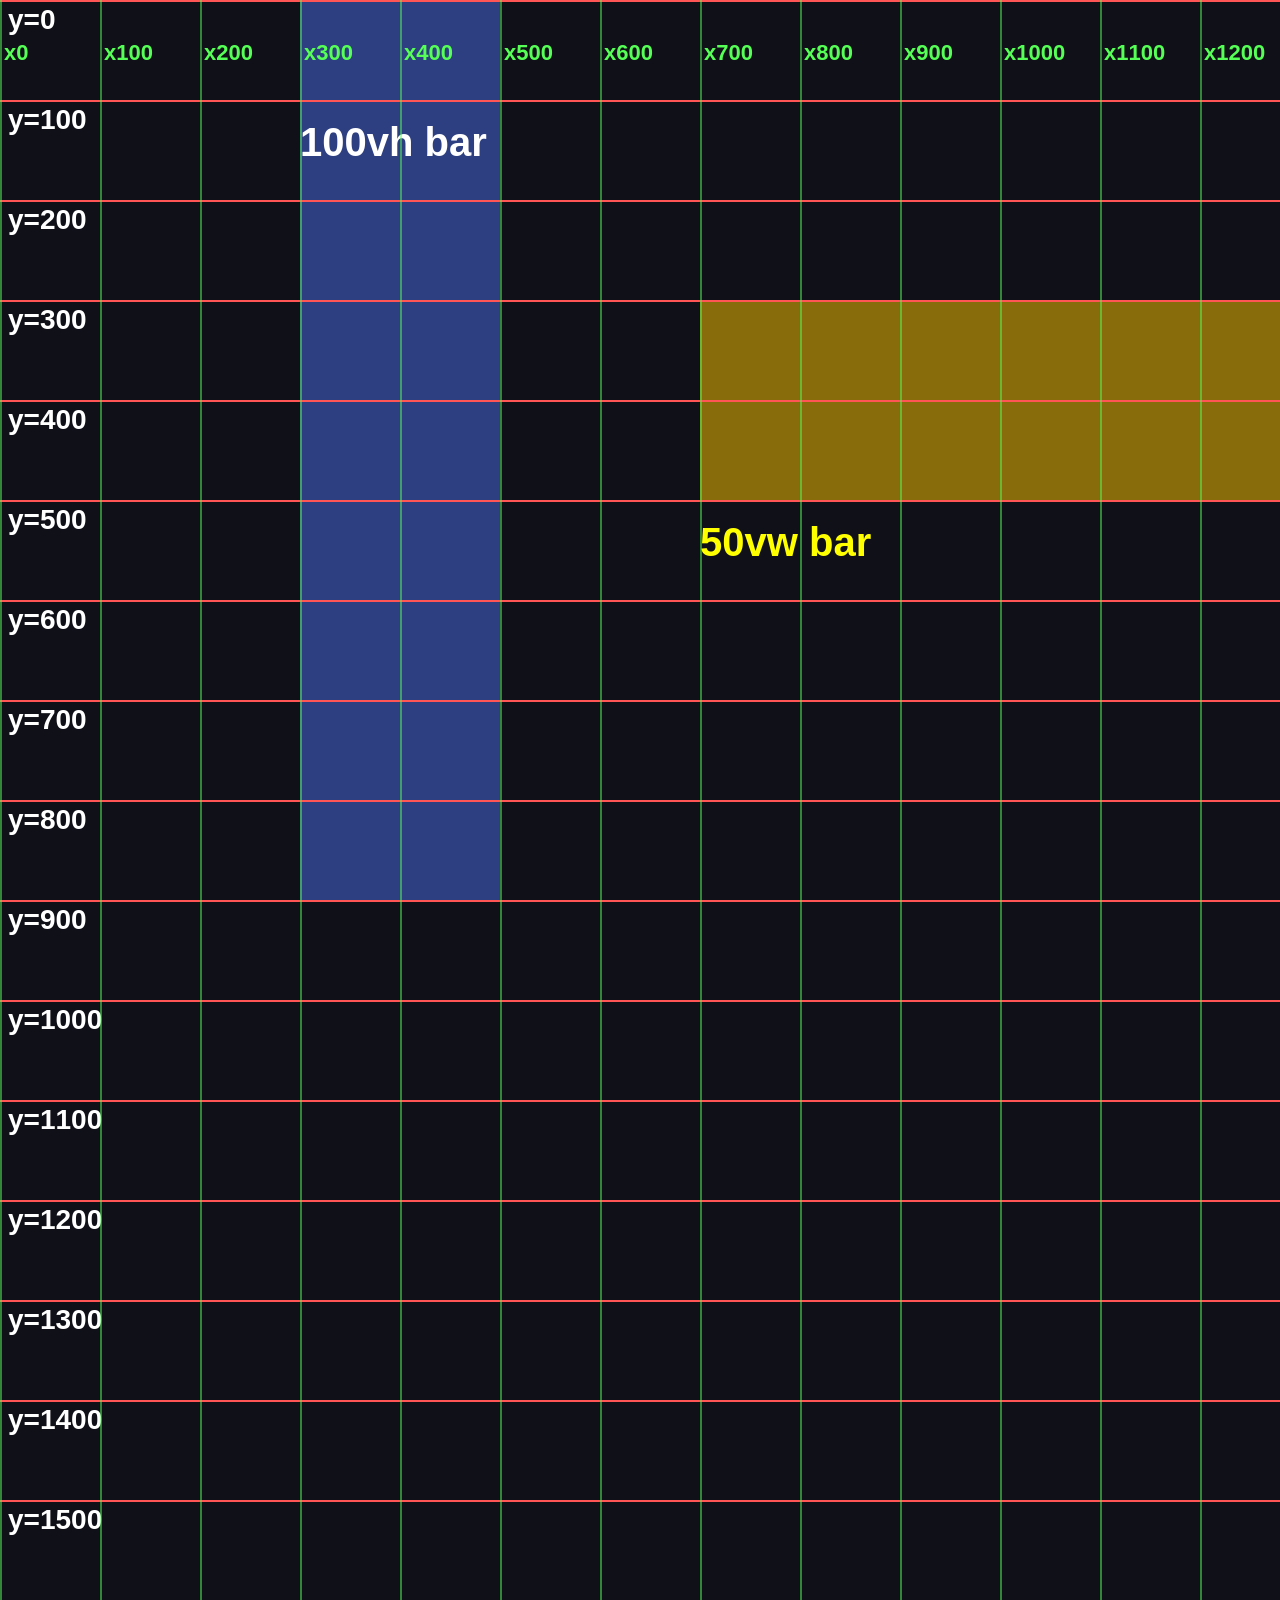
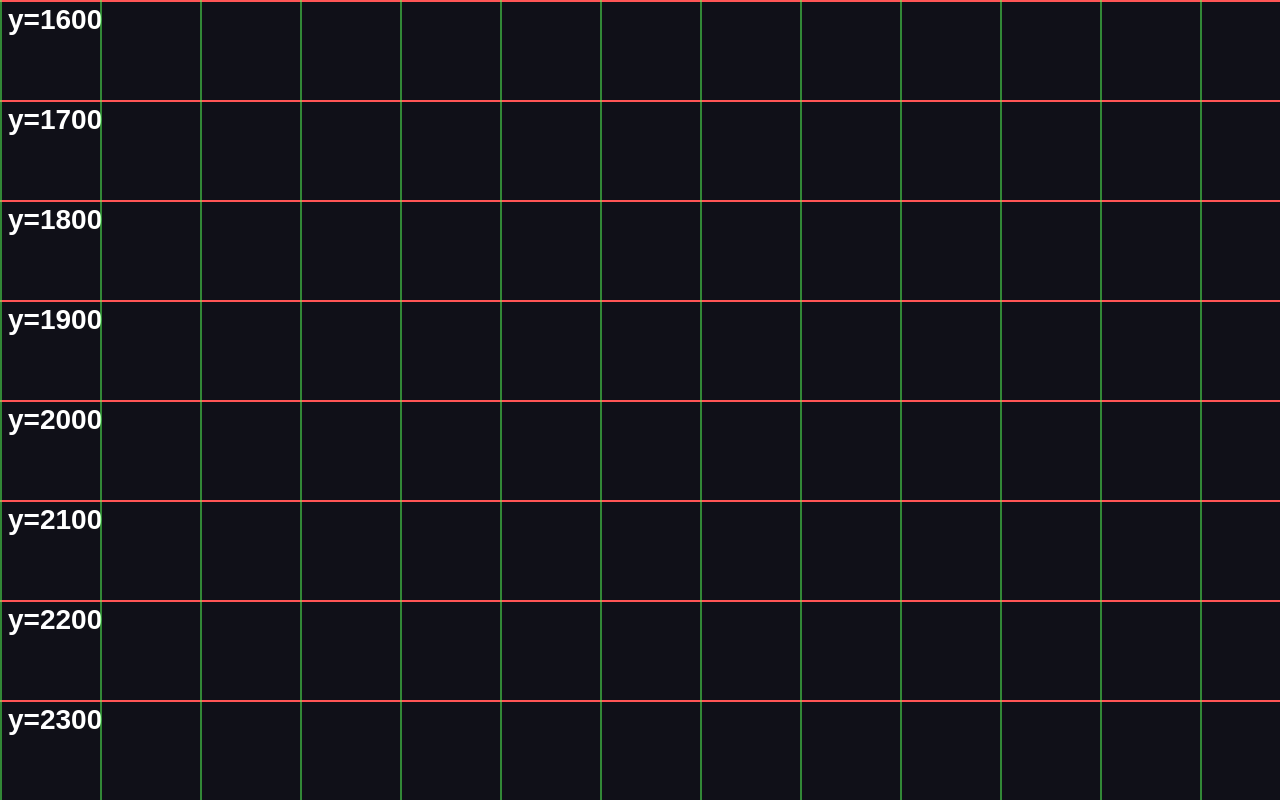
==== lab/index.html @ 8595cebe "lab: временная разметка для проверки рендера (удалить)" ====
<!doctype html><html><head><meta charset="utf-8"><title>lab</title><style>html,body{margin:0;background:#101018}.vh{position:absolute;left:300px;top:0;width:200px;height:100vh;background:rgba(80,120,255,.45)}</style></head><body style="position:relative;min-height:2400px;width:100%">
<div class="vh"></div><div style="position:absolute;left:300px;top:120px;font:700 40px sans-serif;color:#fff">100vh bar</div>
<div style="position:absolute;left:700px;top:300px;width:50vw;height:200px;background:rgba(255,200,0,.5)"></div><div style="position:absolute;left:700px;top:520px;font:700 40px sans-serif;color:#ff0">50vw bar</div>
<div style="position:absolute;left:0;top:0px;width:1680px;height:2px;background:#f55"></div><div style="position:absolute;left:8px;top:4px;font:700 28px sans-serif;color:#fff">y=0</div><div style="position:absolute;left:0;top:100px;width:1680px;height:2px;background:#f55"></div><div style="position:absolute;left:8px;top:104px;font:700 28px sans-serif;color:#fff">y=100</div><div style="position:absolute;left:0;top:200px;width:1680px;height:2px;background:#f55"></div><div style="position:absolute;left:8px;top:204px;font:700 28px sans-serif;color:#fff">y=200</div><div style="position:absolute;left:0;top:300px;width:1680px;height:2px;background:#f55"></div><div style="position:absolute;left:8px;top:304px;font:700 28px sans-serif;color:#fff">y=300</div><div style="position:absolute;left:0;top:400px;width:1680px;height:2px;background:#f55"></div><div style="position:absolute;left:8px;top:404px;font:700 28px sans-serif;color:#fff">y=400</div><div style="position:absolute;left:0;top:500px;width:1680px;height:2px;background:#f55"></div><div style="position:absolute;left:8px;top:504px;font:700 28px sans-serif;color:#fff">y=500</div><div style="position:absolute;left:0;top:600px;width:1680px;height:2px;background:#f55"></div><div style="position:absolute;left:8px;top:604px;font:700 28px sans-serif;color:#fff">y=600</div><div style="position:absolute;left:0;top:700px;width:1680px;height:2px;background:#f55"></div><div style="position:absolute;left:8px;top:704px;font:700 28px sans-serif;color:#fff">y=700</div><div style="position:absolute;left:0;top:800px;width:1680px;height:2px;background:#f55"></div><div style="position:absolute;left:8px;top:804px;font:700 28px sans-serif;color:#fff">y=800</div><div style="position:absolute;left:0;top:900px;width:1680px;height:2px;background:#f55"></div><div style="position:absolute;left:8px;top:904px;font:700 28px sans-serif;color:#fff">y=900</div><div style="position:absolute;left:0;top:1000px;width:1680px;height:2px;background:#f55"></div><div style="position:absolute;left:8px;top:1004px;font:700 28px sans-serif;color:#fff">y=1000</div><div style="position:absolute;left:0;top:1100px;width:1680px;height:2px;background:#f55"></div><div style="position:absolute;left:8px;top:1104px;font:700 28px sans-serif;color:#fff">y=1100</div><div style="position:absolute;left:0;top:1200px;width:1680px;height:2px;background:#f55"></div><div style="position:absolute;left:8px;top:1204px;font:700 28px sans-serif;color:#fff">y=1200</div><div style="position:absolute;left:0;top:1300px;width:1680px;height:2px;background:#f55"></div><div style="position:absolute;left:8px;top:1304px;font:700 28px sans-serif;color:#fff">y=1300</div><div style="position:absolute;left:0;top:1400px;width:1680px;height:2px;background:#f55"></div><div style="position:absolute;left:8px;top:1404px;font:700 28px sans-serif;color:#fff">y=1400</div><div style="position:absolute;left:0;top:1500px;width:1680px;height:2px;background:#f55"></div><div style="position:absolute;left:8px;top:1504px;font:700 28px sans-serif;color:#fff">y=1500</div><div style="position:absolute;left:0;top:1600px;width:1680px;height:2px;background:#f55"></div><div style="position:absolute;left:8px;top:1604px;font:700 28px sans-serif;color:#fff">y=1600</div><div style="position:absolute;left:0;top:1700px;width:1680px;height:2px;background:#f55"></div><div style="position:absolute;left:8px;top:1704px;font:700 28px sans-serif;color:#fff">y=1700</div><div style="position:absolute;left:0;top:1800px;width:1680px;height:2px;background:#f55"></div><div style="position:absolute;left:8px;top:1804px;font:700 28px sans-serif;color:#fff">y=1800</div><div style="position:absolute;left:0;top:1900px;width:1680px;height:2px;background:#f55"></div><div style="position:absolute;left:8px;top:1904px;font:700 28px sans-serif;color:#fff">y=1900</div><div style="position:absolute;left:0;top:2000px;width:1680px;height:2px;background:#f55"></div><div style="position:absolute;left:8px;top:2004px;font:700 28px sans-serif;color:#fff">y=2000</div><div style="position:absolute;left:0;top:2100px;width:1680px;height:2px;background:#f55"></div><div style="position:absolute;left:8px;top:2104px;font:700 28px sans-serif;color:#fff">y=2100</div><div style="position:absolute;left:0;top:2200px;width:1680px;height:2px;background:#f55"></div><div style="position:absolute;left:8px;top:2204px;font:700 28px sans-serif;color:#fff">y=2200</div><div style="position:absolute;left:0;top:2300px;width:1680px;height:2px;background:#f55"></div><div style="position:absolute;left:8px;top:2304px;font:700 28px sans-serif;color:#fff">y=2300</div><div style="position:absolute;top:0;left:0px;width:2px;height:2400px;background:#5f5;opacity:.5"></div><div style="position:absolute;left:4px;top:40px;font:700 22px sans-serif;color:#5f5">x0</div><div style="position:absolute;top:0;left:100px;width:2px;height:2400px;background:#5f5;opacity:.5"></div><div style="position:absolute;left:104px;top:40px;font:700 22px sans-serif;color:#5f5">x100</div><div style="position:absolute;top:0;left:200px;width:2px;height:2400px;background:#5f5;opacity:.5"></div><div style="position:absolute;left:204px;top:40px;font:700 22px sans-serif;color:#5f5">x200</div><div style="position:absolute;top:0;left:300px;width:2px;height:2400px;background:#5f5;opacity:.5"></div><div style="position:absolute;left:304px;top:40px;font:700 22px sans-serif;color:#5f5">x300</div><div style="position:absolute;top:0;left:400px;width:2px;height:2400px;background:#5f5;opacity:.5"></div><div style="position:absolute;left:404px;top:40px;font:700 22px sans-serif;color:#5f5">x400</div><div style="position:absolute;top:0;left:500px;width:2px;height:2400px;background:#5f5;opacity:.5"></div><div style="position:absolute;left:504px;top:40px;font:700 22px sans-serif;color:#5f5">x500</div><div style="position:absolute;top:0;left:600px;width:2px;height:2400px;background:#5f5;opacity:.5"></div><div style="position:absolute;left:604px;top:40px;font:700 22px sans-serif;color:#5f5">x600</div><div style="position:absolute;top:0;left:700px;width:2px;height:2400px;background:#5f5;opacity:.5"></div><div style="position:absolute;left:704px;top:40px;font:700 22px sans-serif;color:#5f5">x700</div><div style="position:absolute;top:0;left:800px;width:2px;height:2400px;background:#5f5;opacity:.5"></div><div style="position:absolute;left:804px;top:40px;font:700 22px sans-serif;color:#5f5">x800</div><div style="position:absolute;top:0;left:900px;width:2px;height:2400px;background:#5f5;opacity:.5"></div><div style="position:absolute;left:904px;top:40px;font:700 22px sans-serif;color:#5f5">x900</div><div style="position:absolute;top:0;left:1000px;width:2px;height:2400px;background:#5f5;opacity:.5"></div><div style="position:absolute;left:1004px;top:40px;font:700 22px sans-serif;color:#5f5">x1000</div><div style="position:absolute;top:0;left:1100px;width:2px;height:2400px;background:#5f5;opacity:.5"></div><div style="position:absolute;left:1104px;top:40px;font:700 22px sans-serif;color:#5f5">x1100</div><div style="position:absolute;top:0;left:1200px;width:2px;height:2400px;background:#5f5;opacity:.5"></div><div style="position:absolute;left:1204px;top:40px;font:700 22px sans-serif;color:#5f5">x1200</div><div style="position:absolute;top:0;left:1300px;width:2px;height:2400px;background:#5f5;opacity:.5"></div><div style="position:absolute;left:1304px;top:40px;font:700 22px sans-serif;color:#5f5">x1300</div><div style="position:absolute;top:0;left:1400px;width:2px;height:2400px;background:#5f5;opacity:.5"></div><div style="position:absolute;left:1404px;top:40px;font:700 22px sans-serif;color:#5f5">x1400</div><div style="position:absolute;top:0;left:1500px;width:2px;height:2400px;background:#5f5;opacity:.5"></div><div style="position:absolute;left:1504px;top:40px;font:700 22px sans-serif;color:#5f5">x1500</div><div style="position:absolute;top:0;left:1600px;width:2px;height:2400px;background:#5f5;opacity:.5"></div><div style="position:absolute;left:1604px;top:40px;font:700 22px sans-serif;color:#5f5">x1600</div><div style="position:absolute;top:0;left:1700px;width:2px;height:2400px;background:#5f5;opacity:.5"></div><div style="position:absolute;left:1704px;top:40px;font:700 22px sans-serif;color:#5f5">x1700</div><div style="position:absolute;top:0;left:1800px;width:2px;height:2400px;background:#5f5;opacity:.5"></div><div style="position:absolute;left:1804px;top:40px;font:700 22px sans-serif;color:#5f5">x1800</div><div style="position:absolute;top:0;left:1900px;width:2px;height:2400px;background:#5f5;opacity:.5"></div><div style="position:absolute;left:1904px;top:40px;font:700 22px sans-serif;color:#5f5">x1900</div></body></html>
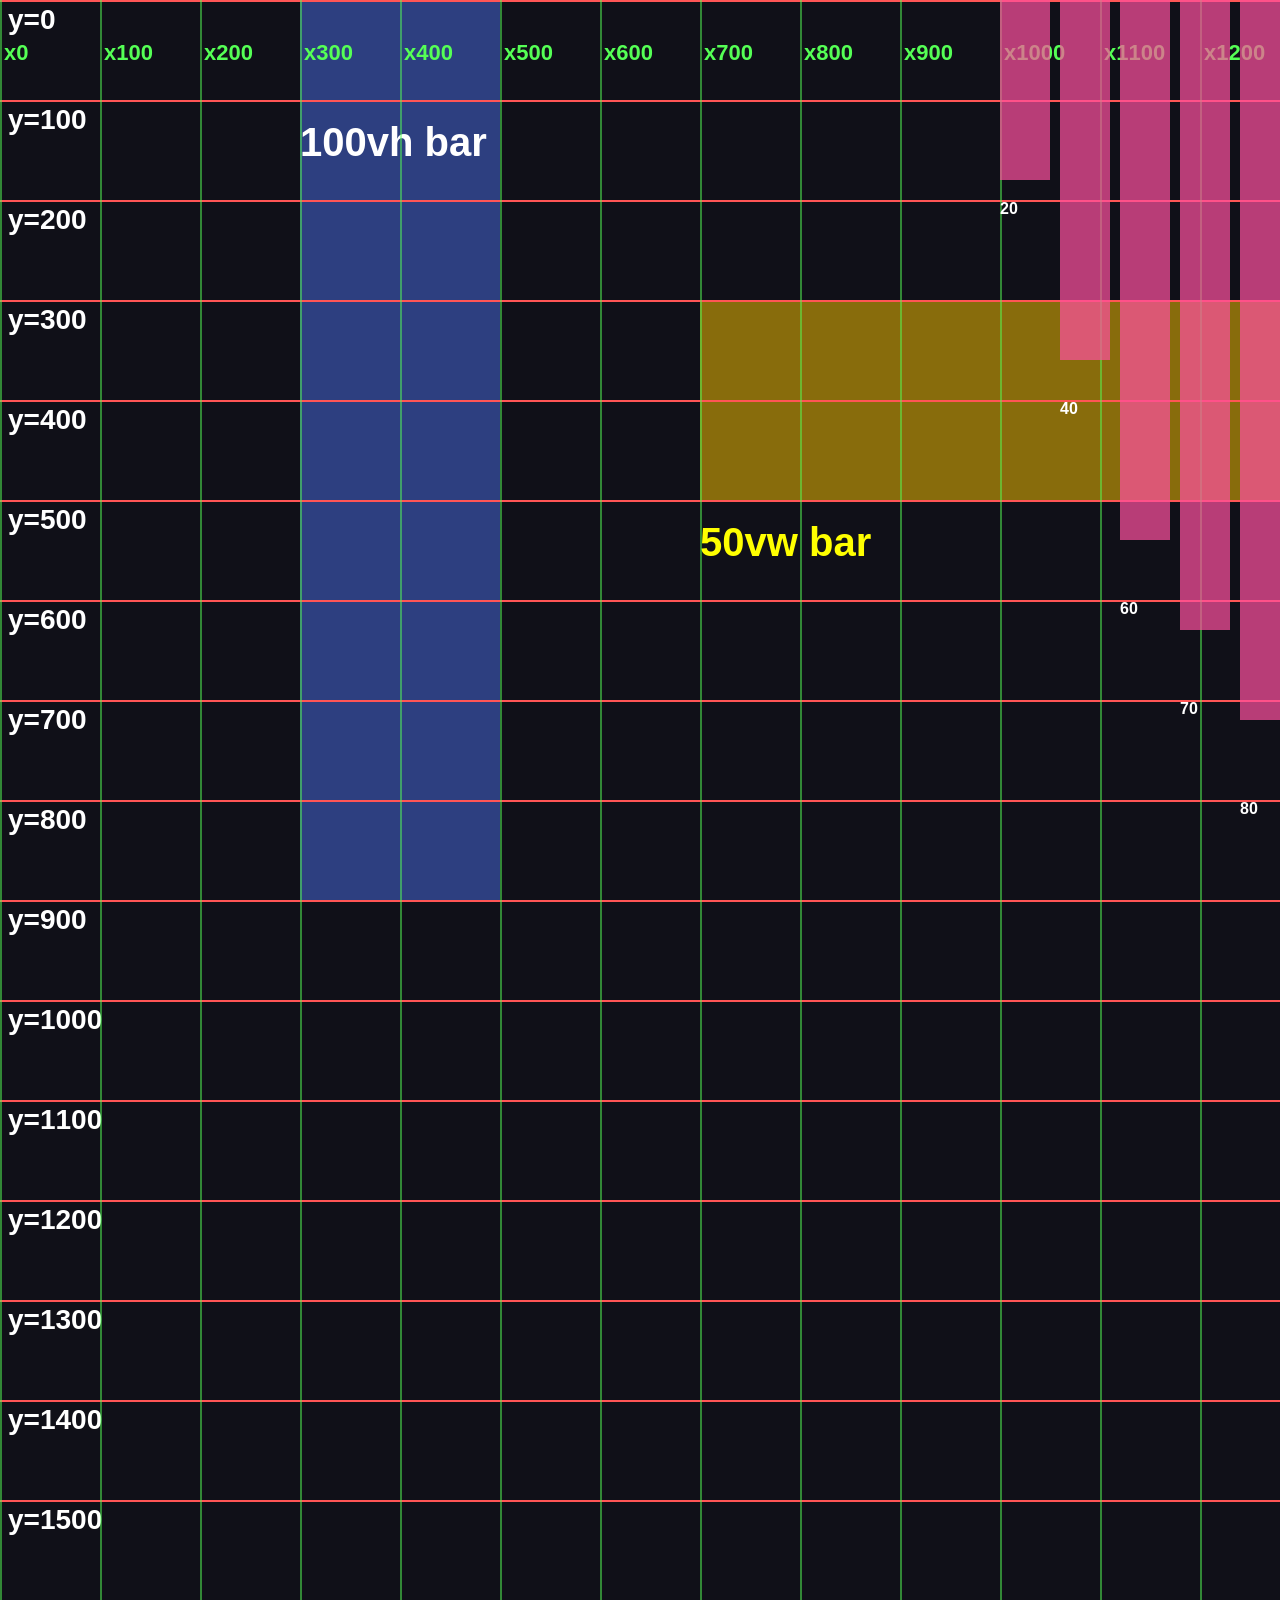
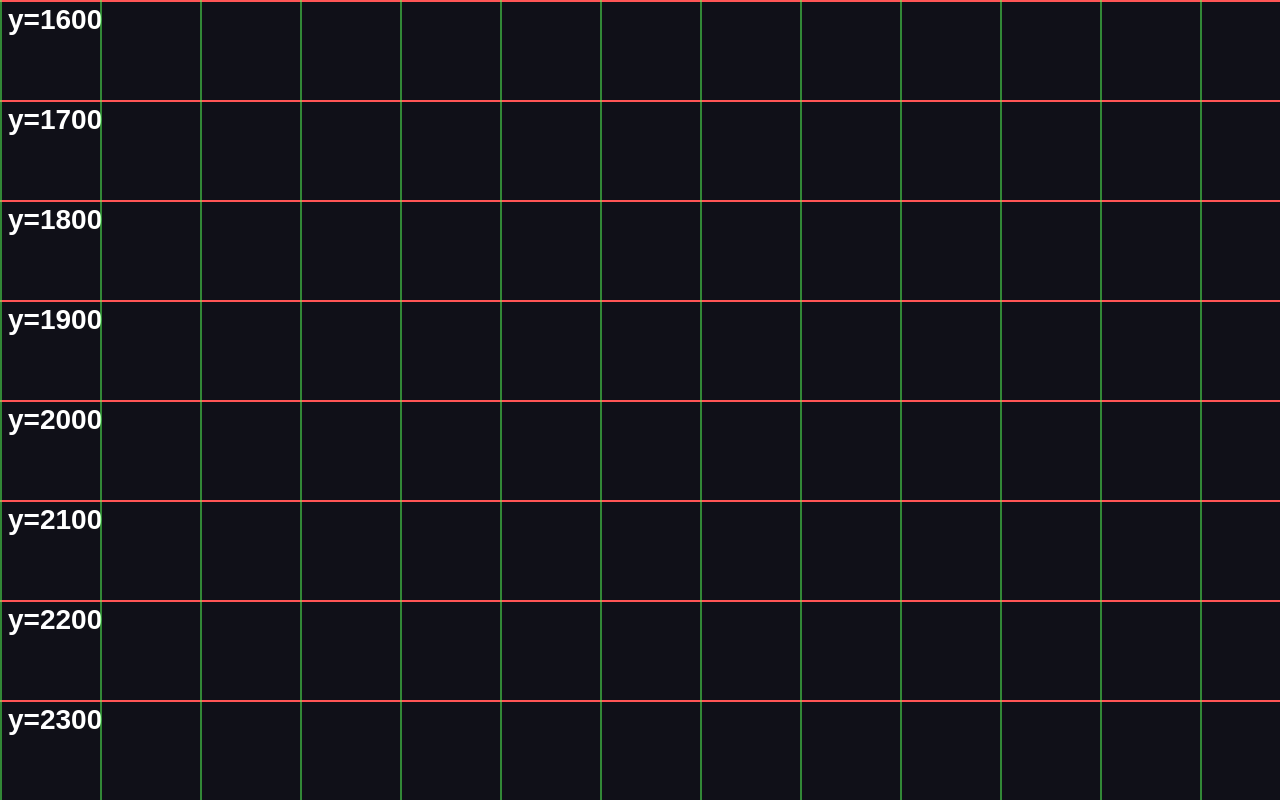
==== commit 9514dfd9: "lab: vh bars" ====
--- a/lab/index.html
+++ b/lab/index.html
@@ -1,4 +1,4 @@
 <!doctype html><html><head><meta charset="utf-8"><title>lab</title><style>html,body{margin:0;background:#101018}.vh{position:absolute;left:300px;top:0;width:200px;height:100vh;background:rgba(80,120,255,.45)}</style></head><body style="position:relative;min-height:2400px;width:100%">
 <div class="vh"></div><div style="position:absolute;left:300px;top:120px;font:700 40px sans-serif;color:#fff">100vh bar</div>
 <div style="position:absolute;left:700px;top:300px;width:50vw;height:200px;background:rgba(255,200,0,.5)"></div><div style="position:absolute;left:700px;top:520px;font:700 40px sans-serif;color:#ff0">50vw bar</div>
-<div style="position:absolute;left:0;top:0px;width:1680px;height:2px;background:#f55"></div><div style="position:absolute;left:8px;top:4px;font:700 28px sans-serif;color:#fff">y=0</div><div style="position:absolute;left:0;top:100px;width:1680px;height:2px;background:#f55"></div><div style="position:absolute;left:8px;top:104px;font:700 28px sans-serif;color:#fff">y=100</div><div style="position:absolute;left:0;top:200px;width:1680px;height:2px;background:#f55"></div><div style="position:absolute;left:8px;top:204px;font:700 28px sans-serif;color:#fff">y=200</div><div style="position:absolute;left:0;top:300px;width:1680px;height:2px;background:#f55"></div><div style="position:absolute;left:8px;top:304px;font:700 28px sans-serif;color:#fff">y=300</div><div style="position:absolute;left:0;top:400px;width:1680px;height:2px;background:#f55"></div><div style="position:absolute;left:8px;top:404px;font:700 28px sans-serif;color:#fff">y=400</div><div style="position:absolute;left:0;top:500px;width:1680px;height:2px;background:#f55"></div><div style="position:absolute;left:8px;top:504px;font:700 28px sans-serif;color:#fff">y=500</div><div style="position:absolute;left:0;top:600px;width:1680px;height:2px;background:#f55"></div><div style="position:absolute;left:8px;top:604px;font:700 28px sans-serif;color:#fff">y=600</div><div style="position:absolute;left:0;top:700px;width:1680px;height:2px;background:#f55"></div><div style="position:absolute;left:8px;top:704px;font:700 28px sans-serif;color:#fff">y=700</div><div style="position:absolute;left:0;top:800px;width:1680px;height:2px;background:#f55"></div><div style="position:absolute;left:8px;top:804px;font:700 28px sans-serif;color:#fff">y=800</div><div style="position:absolute;left:0;top:900px;width:1680px;height:2px;background:#f55"></div><div style="position:absolute;left:8px;top:904px;font:700 28px sans-serif;color:#fff">y=900</div><div style="position:absolute;left:0;top:1000px;width:1680px;height:2px;background:#f55"></div><div style="position:absolute;left:8px;top:1004px;font:700 28px sans-serif;color:#fff">y=1000</div><div style="position:absolute;left:0;top:1100px;width:1680px;height:2px;background:#f55"></div><div style="position:absolute;left:8px;top:1104px;font:700 28px sans-serif;color:#fff">y=1100</div><div style="position:absolute;left:0;top:1200px;width:1680px;height:2px;background:#f55"></div><div style="position:absolute;left:8px;top:1204px;font:700 28px sans-serif;color:#fff">y=1200</div><div style="position:absolute;left:0;top:1300px;width:1680px;height:2px;background:#f55"></div><div style="position:absolute;left:8px;top:1304px;font:700 28px sans-serif;color:#fff">y=1300</div><div style="position:absolute;left:0;top:1400px;width:1680px;height:2px;background:#f55"></div><div style="position:absolute;left:8px;top:1404px;font:700 28px sans-serif;color:#fff">y=1400</div><div style="position:absolute;left:0;top:1500px;width:1680px;height:2px;background:#f55"></div><div style="position:absolute;left:8px;top:1504px;font:700 28px sans-serif;color:#fff">y=1500</div><div style="position:absolute;left:0;top:1600px;width:1680px;height:2px;background:#f55"></div><div style="position:absolute;left:8px;top:1604px;font:700 28px sans-serif;color:#fff">y=1600</div><div style="position:absolute;left:0;top:1700px;width:1680px;height:2px;background:#f55"></div><div style="position:absolute;left:8px;top:1704px;font:700 28px sans-serif;color:#fff">y=1700</div><div style="position:absolute;left:0;top:1800px;width:1680px;height:2px;background:#f55"></div><div style="position:absolute;left:8px;top:1804px;font:700 28px sans-serif;color:#fff">y=1800</div><div style="position:absolute;left:0;top:1900px;width:1680px;height:2px;background:#f55"></div><div style="position:absolute;left:8px;top:1904px;font:700 28px sans-serif;color:#fff">y=1900</div><div style="position:absolute;left:0;top:2000px;width:1680px;height:2px;background:#f55"></div><div style="position:absolute;left:8px;top:2004px;font:700 28px sans-serif;color:#fff">y=2000</div><div style="position:absolute;left:0;top:2100px;width:1680px;height:2px;background:#f55"></div><div style="position:absolute;left:8px;top:2104px;font:700 28px sans-serif;color:#fff">y=2100</div><div style="position:absolute;left:0;top:2200px;width:1680px;height:2px;background:#f55"></div><div style="position:absolute;left:8px;top:2204px;font:700 28px sans-serif;color:#fff">y=2200</div><div style="position:absolute;left:0;top:2300px;width:1680px;height:2px;background:#f55"></div><div style="position:absolute;left:8px;top:2304px;font:700 28px sans-serif;color:#fff">y=2300</div><div style="position:absolute;top:0;left:0px;width:2px;height:2400px;background:#5f5;opacity:.5"></div><div style="position:absolute;left:4px;top:40px;font:700 22px sans-serif;color:#5f5">x0</div><div style="position:absolute;top:0;left:100px;width:2px;height:2400px;background:#5f5;opacity:.5"></div><div style="position:absolute;left:104px;top:40px;font:700 22px sans-serif;color:#5f5">x100</div><div style="position:absolute;top:0;left:200px;width:2px;height:2400px;background:#5f5;opacity:.5"></div><div style="position:absolute;left:204px;top:40px;font:700 22px sans-serif;color:#5f5">x200</div><div style="position:absolute;top:0;left:300px;width:2px;height:2400px;background:#5f5;opacity:.5"></div><div style="position:absolute;left:304px;top:40px;font:700 22px sans-serif;color:#5f5">x300</div><div style="position:absolute;top:0;left:400px;width:2px;height:2400px;background:#5f5;opacity:.5"></div><div style="position:absolute;left:404px;top:40px;font:700 22px sans-serif;color:#5f5">x400</div><div style="position:absolute;top:0;left:500px;width:2px;height:2400px;background:#5f5;opacity:.5"></div><div style="position:absolute;left:504px;top:40px;font:700 22px sans-serif;color:#5f5">x500</div><div style="position:absolute;top:0;left:600px;width:2px;height:2400px;background:#5f5;opacity:.5"></div><div style="position:absolute;left:604px;top:40px;font:700 22px sans-serif;color:#5f5">x600</div><div style="position:absolute;top:0;left:700px;width:2px;height:2400px;background:#5f5;opacity:.5"></div><div style="position:absolute;left:704px;top:40px;font:700 22px sans-serif;color:#5f5">x700</div><div style="position:absolute;top:0;left:800px;width:2px;height:2400px;background:#5f5;opacity:.5"></div><div style="position:absolute;left:804px;top:40px;font:700 22px sans-serif;color:#5f5">x800</div><div style="position:absolute;top:0;left:900px;width:2px;height:2400px;background:#5f5;opacity:.5"></div><div style="position:absolute;left:904px;top:40px;font:700 22px sans-serif;color:#5f5">x900</div><div style="position:absolute;top:0;left:1000px;width:2px;height:2400px;background:#5f5;opacity:.5"></div><div style="position:absolute;left:1004px;top:40px;font:700 22px sans-serif;color:#5f5">x1000</div><div style="position:absolute;top:0;left:1100px;width:2px;height:2400px;background:#5f5;opacity:.5"></div><div style="position:absolute;left:1104px;top:40px;font:700 22px sans-serif;color:#5f5">x1100</div><div style="position:absolute;top:0;left:1200px;width:2px;height:2400px;background:#5f5;opacity:.5"></div><div style="position:absolute;left:1204px;top:40px;font:700 22px sans-serif;color:#5f5">x1200</div><div style="position:absolute;top:0;left:1300px;width:2px;height:2400px;background:#5f5;opacity:.5"></div><div style="position:absolute;left:1304px;top:40px;font:700 22px sans-serif;color:#5f5">x1300</div><div style="position:absolute;top:0;left:1400px;width:2px;height:2400px;background:#5f5;opacity:.5"></div><div style="position:absolute;left:1404px;top:40px;font:700 22px sans-serif;color:#5f5">x1400</div><div style="position:absolute;top:0;left:1500px;width:2px;height:2400px;background:#5f5;opacity:.5"></div><div style="position:absolute;left:1504px;top:40px;font:700 22px sans-serif;color:#5f5">x1500</div><div style="position:absolute;top:0;left:1600px;width:2px;height:2400px;background:#5f5;opacity:.5"></div><div style="position:absolute;left:1604px;top:40px;font:700 22px sans-serif;color:#5f5">x1600</div><div style="position:absolute;top:0;left:1700px;width:2px;height:2400px;background:#5f5;opacity:.5"></div><div style="position:absolute;left:1704px;top:40px;font:700 22px sans-serif;color:#5f5">x1700</div><div style="position:absolute;top:0;left:1800px;width:2px;height:2400px;background:#5f5;opacity:.5"></div><div style="position:absolute;left:1804px;top:40px;font:700 22px sans-serif;color:#5f5">x1800</div><div style="position:absolute;top:0;left:1900px;width:2px;height:2400px;background:#5f5;opacity:.5"></div><div style="position:absolute;left:1904px;top:40px;font:700 22px sans-serif;color:#5f5">x1900</div></body></html>+<div style="position:absolute;left:0;top:0px;width:1680px;height:2px;background:#f55"></div><div style="position:absolute;left:8px;top:4px;font:700 28px sans-serif;color:#fff">y=0</div><div style="position:absolute;left:0;top:100px;width:1680px;height:2px;background:#f55"></div><div style="position:absolute;left:8px;top:104px;font:700 28px sans-serif;color:#fff">y=100</div><div style="position:absolute;left:0;top:200px;width:1680px;height:2px;background:#f55"></div><div style="position:absolute;left:8px;top:204px;font:700 28px sans-serif;color:#fff">y=200</div><div style="position:absolute;left:0;top:300px;width:1680px;height:2px;background:#f55"></div><div style="position:absolute;left:8px;top:304px;font:700 28px sans-serif;color:#fff">y=300</div><div style="position:absolute;left:0;top:400px;width:1680px;height:2px;background:#f55"></div><div style="position:absolute;left:8px;top:404px;font:700 28px sans-serif;color:#fff">y=400</div><div style="position:absolute;left:0;top:500px;width:1680px;height:2px;background:#f55"></div><div style="position:absolute;left:8px;top:504px;font:700 28px sans-serif;color:#fff">y=500</div><div style="position:absolute;left:0;top:600px;width:1680px;height:2px;background:#f55"></div><div style="position:absolute;left:8px;top:604px;font:700 28px sans-serif;color:#fff">y=600</div><div style="position:absolute;left:0;top:700px;width:1680px;height:2px;background:#f55"></div><div style="position:absolute;left:8px;top:704px;font:700 28px sans-serif;color:#fff">y=700</div><div style="position:absolute;left:0;top:800px;width:1680px;height:2px;background:#f55"></div><div style="position:absolute;left:8px;top:804px;font:700 28px sans-serif;color:#fff">y=800</div><div style="position:absolute;left:0;top:900px;width:1680px;height:2px;background:#f55"></div><div style="position:absolute;left:8px;top:904px;font:700 28px sans-serif;color:#fff">y=900</div><div style="position:absolute;left:0;top:1000px;width:1680px;height:2px;background:#f55"></div><div style="position:absolute;left:8px;top:1004px;font:700 28px sans-serif;color:#fff">y=1000</div><div style="position:absolute;left:0;top:1100px;width:1680px;height:2px;background:#f55"></div><div style="position:absolute;left:8px;top:1104px;font:700 28px sans-serif;color:#fff">y=1100</div><div style="position:absolute;left:0;top:1200px;width:1680px;height:2px;background:#f55"></div><div style="position:absolute;left:8px;top:1204px;font:700 28px sans-serif;color:#fff">y=1200</div><div style="position:absolute;left:0;top:1300px;width:1680px;height:2px;background:#f55"></div><div style="position:absolute;left:8px;top:1304px;font:700 28px sans-serif;color:#fff">y=1300</div><div style="position:absolute;left:0;top:1400px;width:1680px;height:2px;background:#f55"></div><div style="position:absolute;left:8px;top:1404px;font:700 28px sans-serif;color:#fff">y=1400</div><div style="position:absolute;left:0;top:1500px;width:1680px;height:2px;background:#f55"></div><div style="position:absolute;left:8px;top:1504px;font:700 28px sans-serif;color:#fff">y=1500</div><div style="position:absolute;left:0;top:1600px;width:1680px;height:2px;background:#f55"></div><div style="position:absolute;left:8px;top:1604px;font:700 28px sans-serif;color:#fff">y=1600</div><div style="position:absolute;left:0;top:1700px;width:1680px;height:2px;background:#f55"></div><div style="position:absolute;left:8px;top:1704px;font:700 28px sans-serif;color:#fff">y=1700</div><div style="position:absolute;left:0;top:1800px;width:1680px;height:2px;background:#f55"></div><div style="position:absolute;left:8px;top:1804px;font:700 28px sans-serif;color:#fff">y=1800</div><div style="position:absolute;left:0;top:1900px;width:1680px;height:2px;background:#f55"></div><div style="position:absolute;left:8px;top:1904px;font:700 28px sans-serif;color:#fff">y=1900</div><div style="position:absolute;left:0;top:2000px;width:1680px;height:2px;background:#f55"></div><div style="position:absolute;left:8px;top:2004px;font:700 28px sans-serif;color:#fff">y=2000</div><div style="position:absolute;left:0;top:2100px;width:1680px;height:2px;background:#f55"></div><div style="position:absolute;left:8px;top:2104px;font:700 28px sans-serif;color:#fff">y=2100</div><div style="position:absolute;left:0;top:2200px;width:1680px;height:2px;background:#f55"></div><div style="position:absolute;left:8px;top:2204px;font:700 28px sans-serif;color:#fff">y=2200</div><div style="position:absolute;left:0;top:2300px;width:1680px;height:2px;background:#f55"></div><div style="position:absolute;left:8px;top:2304px;font:700 28px sans-serif;color:#fff">y=2300</div><div style="position:absolute;top:0;left:0px;width:2px;height:2400px;background:#5f5;opacity:.5"></div><div style="position:absolute;left:4px;top:40px;font:700 22px sans-serif;color:#5f5">x0</div><div style="position:absolute;top:0;left:100px;width:2px;height:2400px;background:#5f5;opacity:.5"></div><div style="position:absolute;left:104px;top:40px;font:700 22px sans-serif;color:#5f5">x100</div><div style="position:absolute;top:0;left:200px;width:2px;height:2400px;background:#5f5;opacity:.5"></div><div style="position:absolute;left:204px;top:40px;font:700 22px sans-serif;color:#5f5">x200</div><div style="position:absolute;top:0;left:300px;width:2px;height:2400px;background:#5f5;opacity:.5"></div><div style="position:absolute;left:304px;top:40px;font:700 22px sans-serif;color:#5f5">x300</div><div style="position:absolute;top:0;left:400px;width:2px;height:2400px;background:#5f5;opacity:.5"></div><div style="position:absolute;left:404px;top:40px;font:700 22px sans-serif;color:#5f5">x400</div><div style="position:absolute;top:0;left:500px;width:2px;height:2400px;background:#5f5;opacity:.5"></div><div style="position:absolute;left:504px;top:40px;font:700 22px sans-serif;color:#5f5">x500</div><div style="position:absolute;top:0;left:600px;width:2px;height:2400px;background:#5f5;opacity:.5"></div><div style="position:absolute;left:604px;top:40px;font:700 22px sans-serif;color:#5f5">x600</div><div style="position:absolute;top:0;left:700px;width:2px;height:2400px;background:#5f5;opacity:.5"></div><div style="position:absolute;left:704px;top:40px;font:700 22px sans-serif;color:#5f5">x700</div><div style="position:absolute;top:0;left:800px;width:2px;height:2400px;background:#5f5;opacity:.5"></div><div style="position:absolute;left:804px;top:40px;font:700 22px sans-serif;color:#5f5">x800</div><div style="position:absolute;top:0;left:900px;width:2px;height:2400px;background:#5f5;opacity:.5"></div><div style="position:absolute;left:904px;top:40px;font:700 22px sans-serif;color:#5f5">x900</div><div style="position:absolute;top:0;left:1000px;width:2px;height:2400px;background:#5f5;opacity:.5"></div><div style="position:absolute;left:1004px;top:40px;font:700 22px sans-serif;color:#5f5">x1000</div><div style="position:absolute;top:0;left:1100px;width:2px;height:2400px;background:#5f5;opacity:.5"></div><div style="position:absolute;left:1104px;top:40px;font:700 22px sans-serif;color:#5f5">x1100</div><div style="position:absolute;top:0;left:1200px;width:2px;height:2400px;background:#5f5;opacity:.5"></div><div style="position:absolute;left:1204px;top:40px;font:700 22px sans-serif;color:#5f5">x1200</div><div style="position:absolute;top:0;left:1300px;width:2px;height:2400px;background:#5f5;opacity:.5"></div><div style="position:absolute;left:1304px;top:40px;font:700 22px sans-serif;color:#5f5">x1300</div><div style="position:absolute;top:0;left:1400px;width:2px;height:2400px;background:#5f5;opacity:.5"></div><div style="position:absolute;left:1404px;top:40px;font:700 22px sans-serif;color:#5f5">x1400</div><div style="position:absolute;top:0;left:1500px;width:2px;height:2400px;background:#5f5;opacity:.5"></div><div style="position:absolute;left:1504px;top:40px;font:700 22px sans-serif;color:#5f5">x1500</div><div style="position:absolute;top:0;left:1600px;width:2px;height:2400px;background:#5f5;opacity:.5"></div><div style="position:absolute;left:1604px;top:40px;font:700 22px sans-serif;color:#5f5">x1600</div><div style="position:absolute;top:0;left:1700px;width:2px;height:2400px;background:#5f5;opacity:.5"></div><div style="position:absolute;left:1704px;top:40px;font:700 22px sans-serif;color:#5f5">x1700</div><div style="position:absolute;top:0;left:1800px;width:2px;height:2400px;background:#5f5;opacity:.5"></div><div style="position:absolute;left:1804px;top:40px;font:700 22px sans-serif;color:#5f5">x1800</div><div style="position:absolute;top:0;left:1900px;width:2px;height:2400px;background:#5f5;opacity:.5"></div><div style="position:absolute;left:1904px;top:40px;font:700 22px sans-serif;color:#5f5">x1900</div><div style="position:absolute;left:1000px;top:0;width:50px;height:20vh;background:rgba(255,80,160,.7)"></div><div style="position:absolute;left:1000px;top:200px;font:700 16px sans-serif;color:#fff">20</div><div style="position:absolute;left:1060px;top:0;width:50px;height:40vh;background:rgba(255,80,160,.7)"></div><div style="position:absolute;left:1060px;top:400px;font:700 16px sans-serif;color:#fff">40</div><div style="position:absolute;left:1120px;top:0;width:50px;height:60vh;background:rgba(255,80,160,.7)"></div><div style="position:absolute;left:1120px;top:600px;font:700 16px sans-serif;color:#fff">60</div><div style="position:absolute;left:1180px;top:0;width:50px;height:70vh;background:rgba(255,80,160,.7)"></div><div style="position:absolute;left:1180px;top:700px;font:700 16px sans-serif;color:#fff">70</div><div style="position:absolute;left:1240px;top:0;width:50px;height:80vh;background:rgba(255,80,160,.7)"></div><div style="position:absolute;left:1240px;top:800px;font:700 16px sans-serif;color:#fff">80</div><div style="position:absolute;left:1300px;top:0;width:50px;height:85vh;background:rgba(255,80,160,.7)"></div><div style="position:absolute;left:1300px;top:850px;font:700 16px sans-serif;color:#fff">85</div><div style="position:absolute;left:1360px;top:0;width:50px;height:90vh;background:rgba(255,80,160,.7)"></div><div style="position:absolute;left:1360px;top:900px;font:700 16px sans-serif;color:#fff">90</div></body></html>
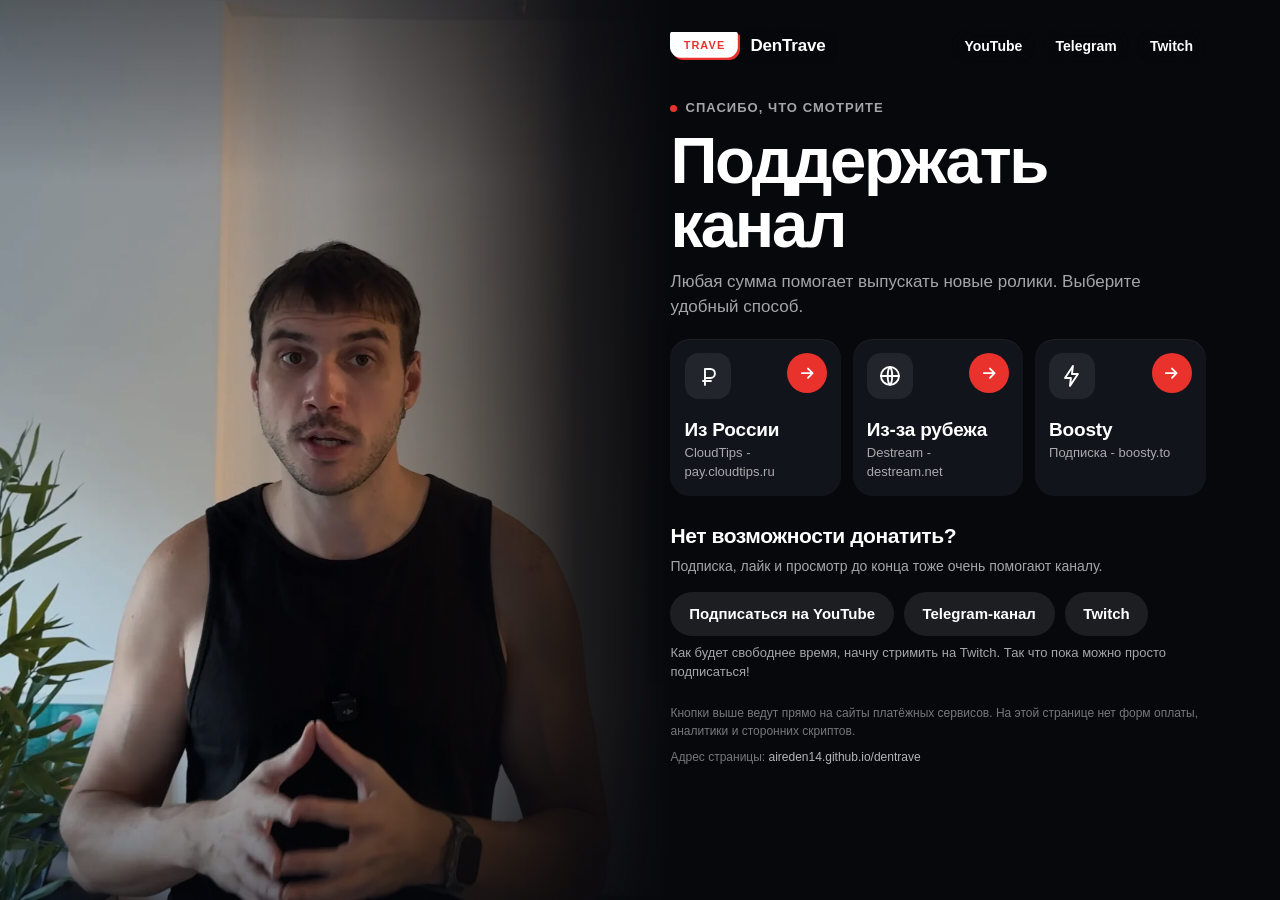
==== commit ba6f9f59: "Компьютерная версия: один экран, лицо слева, настоящие слои вместо псевдоэлементов; шапка на телефон" ====
--- a/lab/index.html
+++ b/lab/index.html
@@ -1,4 +1,109 @@
-<!doctype html><html><head><meta charset="utf-8"><title>lab</title><style>html,body{margin:0;background:#101018}.vh{position:absolute;left:300px;top:0;width:200px;height:100vh;background:rgba(80,120,255,.45)}</style></head><body style="position:relative;min-height:2400px;width:100%">
-<div class="vh"></div><div style="position:absolute;left:300px;top:120px;font:700 40px sans-serif;color:#fff">100vh bar</div>
-<div style="position:absolute;left:700px;top:300px;width:50vw;height:200px;background:rgba(255,200,0,.5)"></div><div style="position:absolute;left:700px;top:520px;font:700 40px sans-serif;color:#ff0">50vw bar</div>
-<div style="position:absolute;left:0;top:0px;width:1680px;height:2px;background:#f55"></div><div style="position:absolute;left:8px;top:4px;font:700 28px sans-serif;color:#fff">y=0</div><div style="position:absolute;left:0;top:100px;width:1680px;height:2px;background:#f55"></div><div style="position:absolute;left:8px;top:104px;font:700 28px sans-serif;color:#fff">y=100</div><div style="position:absolute;left:0;top:200px;width:1680px;height:2px;background:#f55"></div><div style="position:absolute;left:8px;top:204px;font:700 28px sans-serif;color:#fff">y=200</div><div style="position:absolute;left:0;top:300px;width:1680px;height:2px;background:#f55"></div><div style="position:absolute;left:8px;top:304px;font:700 28px sans-serif;color:#fff">y=300</div><div style="position:absolute;left:0;top:400px;width:1680px;height:2px;background:#f55"></div><div style="position:absolute;left:8px;top:404px;font:700 28px sans-serif;color:#fff">y=400</div><div style="position:absolute;left:0;top:500px;width:1680px;height:2px;background:#f55"></div><div style="position:absolute;left:8px;top:504px;font:700 28px sans-serif;color:#fff">y=500</div><div style="position:absolute;left:0;top:600px;width:1680px;height:2px;background:#f55"></div><div style="position:absolute;left:8px;top:604px;font:700 28px sans-serif;color:#fff">y=600</div><div style="position:absolute;left:0;top:700px;width:1680px;height:2px;background:#f55"></div><div style="position:absolute;left:8px;top:704px;font:700 28px sans-serif;color:#fff">y=700</div><div style="position:absolute;left:0;top:800px;width:1680px;height:2px;background:#f55"></div><div style="position:absolute;left:8px;top:804px;font:700 28px sans-serif;color:#fff">y=800</div><div style="position:absolute;left:0;top:900px;width:1680px;height:2px;background:#f55"></div><div style="position:absolute;left:8px;top:904px;font:700 28px sans-serif;color:#fff">y=900</div><div style="position:absolute;left:0;top:1000px;width:1680px;height:2px;background:#f55"></div><div style="position:absolute;left:8px;top:1004px;font:700 28px sans-serif;color:#fff">y=1000</div><div style="position:absolute;left:0;top:1100px;width:1680px;height:2px;background:#f55"></div><div style="position:absolute;left:8px;top:1104px;font:700 28px sans-serif;color:#fff">y=1100</div><div style="position:absolute;left:0;top:1200px;width:1680px;height:2px;background:#f55"></div><div style="position:absolute;left:8px;top:1204px;font:700 28px sans-serif;color:#fff">y=1200</div><div style="position:absolute;left:0;top:1300px;width:1680px;height:2px;background:#f55"></div><div style="position:absolute;left:8px;top:1304px;font:700 28px sans-serif;color:#fff">y=1300</div><div style="position:absolute;left:0;top:1400px;width:1680px;height:2px;background:#f55"></div><div style="position:absolute;left:8px;top:1404px;font:700 28px sans-serif;color:#fff">y=1400</div><div style="position:absolute;left:0;top:1500px;width:1680px;height:2px;background:#f55"></div><div style="position:absolute;left:8px;top:1504px;font:700 28px sans-serif;color:#fff">y=1500</div><div style="position:absolute;left:0;top:1600px;width:1680px;height:2px;background:#f55"></div><div style="position:absolute;left:8px;top:1604px;font:700 28px sans-serif;color:#fff">y=1600</div><div style="position:absolute;left:0;top:1700px;width:1680px;height:2px;background:#f55"></div><div style="position:absolute;left:8px;top:1704px;font:700 28px sans-serif;color:#fff">y=1700</div><div style="position:absolute;left:0;top:1800px;width:1680px;height:2px;background:#f55"></div><div style="position:absolute;left:8px;top:1804px;font:700 28px sans-serif;color:#fff">y=1800</div><div style="position:absolute;left:0;top:1900px;width:1680px;height:2px;background:#f55"></div><div style="position:absolute;left:8px;top:1904px;font:700 28px sans-serif;color:#fff">y=1900</div><div style="position:absolute;left:0;top:2000px;width:1680px;height:2px;background:#f55"></div><div style="position:absolute;left:8px;top:2004px;font:700 28px sans-serif;color:#fff">y=2000</div><div style="position:absolute;left:0;top:2100px;width:1680px;height:2px;background:#f55"></div><div style="position:absolute;left:8px;top:2104px;font:700 28px sans-serif;color:#fff">y=2100</div><div style="position:absolute;left:0;top:2200px;width:1680px;height:2px;background:#f55"></div><div style="position:absolute;left:8px;top:2204px;font:700 28px sans-serif;color:#fff">y=2200</div><div style="position:absolute;left:0;top:2300px;width:1680px;height:2px;background:#f55"></div><div style="position:absolute;left:8px;top:2304px;font:700 28px sans-serif;color:#fff">y=2300</div><div style="position:absolute;top:0;left:0px;width:2px;height:2400px;background:#5f5;opacity:.5"></div><div style="position:absolute;left:4px;top:40px;font:700 22px sans-serif;color:#5f5">x0</div><div style="position:absolute;top:0;left:100px;width:2px;height:2400px;background:#5f5;opacity:.5"></div><div style="position:absolute;left:104px;top:40px;font:700 22px sans-serif;color:#5f5">x100</div><div style="position:absolute;top:0;left:200px;width:2px;height:2400px;background:#5f5;opacity:.5"></div><div style="position:absolute;left:204px;top:40px;font:700 22px sans-serif;color:#5f5">x200</div><div style="position:absolute;top:0;left:300px;width:2px;height:2400px;background:#5f5;opacity:.5"></div><div style="position:absolute;left:304px;top:40px;font:700 22px sans-serif;color:#5f5">x300</div><div style="position:absolute;top:0;left:400px;width:2px;height:2400px;background:#5f5;opacity:.5"></div><div style="position:absolute;left:404px;top:40px;font:700 22px sans-serif;color:#5f5">x400</div><div style="position:absolute;top:0;left:500px;width:2px;height:2400px;background:#5f5;opacity:.5"></div><div style="position:absolute;left:504px;top:40px;font:700 22px sans-serif;color:#5f5">x500</div><div style="position:absolute;top:0;left:600px;width:2px;height:2400px;background:#5f5;opacity:.5"></div><div style="position:absolute;left:604px;top:40px;font:700 22px sans-serif;color:#5f5">x600</div><div style="position:absolute;top:0;left:700px;width:2px;height:2400px;background:#5f5;opacity:.5"></div><div style="position:absolute;left:704px;top:40px;font:700 22px sans-serif;color:#5f5">x700</div><div style="position:absolute;top:0;left:800px;width:2px;height:2400px;background:#5f5;opacity:.5"></div><div style="position:absolute;left:804px;top:40px;font:700 22px sans-serif;color:#5f5">x800</div><div style="position:absolute;top:0;left:900px;width:2px;height:2400px;background:#5f5;opacity:.5"></div><div style="position:absolute;left:904px;top:40px;font:700 22px sans-serif;color:#5f5">x900</div><div style="position:absolute;top:0;left:1000px;width:2px;height:2400px;background:#5f5;opacity:.5"></div><div style="position:absolute;left:1004px;top:40px;font:700 22px sans-serif;color:#5f5">x1000</div><div style="position:absolute;top:0;left:1100px;width:2px;height:2400px;background:#5f5;opacity:.5"></div><div style="position:absolute;left:1104px;top:40px;font:700 22px sans-serif;color:#5f5">x1100</div><div style="position:absolute;top:0;left:1200px;width:2px;height:2400px;background:#5f5;opacity:.5"></div><div style="position:absolute;left:1204px;top:40px;font:700 22px sans-serif;color:#5f5">x1200</div><div style="position:absolute;top:0;left:1300px;width:2px;height:2400px;background:#5f5;opacity:.5"></div><div style="position:absolute;left:1304px;top:40px;font:700 22px sans-serif;color:#5f5">x1300</div><div style="position:absolute;top:0;left:1400px;width:2px;height:2400px;background:#5f5;opacity:.5"></div><div style="position:absolute;left:1404px;top:40px;font:700 22px sans-serif;color:#5f5">x1400</div><div style="position:absolute;top:0;left:1500px;width:2px;height:2400px;background:#5f5;opacity:.5"></div><div style="position:absolute;left:1504px;top:40px;font:700 22px sans-serif;color:#5f5">x1500</div><div style="position:absolute;top:0;left:1600px;width:2px;height:2400px;background:#5f5;opacity:.5"></div><div style="position:absolute;left:1604px;top:40px;font:700 22px sans-serif;color:#5f5">x1600</div><div style="position:absolute;top:0;left:1700px;width:2px;height:2400px;background:#5f5;opacity:.5"></div><div style="position:absolute;left:1704px;top:40px;font:700 22px sans-serif;color:#5f5">x1700</div><div style="position:absolute;top:0;left:1800px;width:2px;height:2400px;background:#5f5;opacity:.5"></div><div style="position:absolute;left:1804px;top:40px;font:700 22px sans-serif;color:#5f5">x1800</div><div style="position:absolute;top:0;left:1900px;width:2px;height:2400px;background:#5f5;opacity:.5"></div><div style="position:absolute;left:1904px;top:40px;font:700 22px sans-serif;color:#5f5">x1900</div><div style="position:absolute;left:1000px;top:0;width:50px;height:20vh;background:rgba(255,80,160,.7)"></div><div style="position:absolute;left:1000px;top:200px;font:700 16px sans-serif;color:#fff">20</div><div style="position:absolute;left:1060px;top:0;width:50px;height:40vh;background:rgba(255,80,160,.7)"></div><div style="position:absolute;left:1060px;top:400px;font:700 16px sans-serif;color:#fff">40</div><div style="position:absolute;left:1120px;top:0;width:50px;height:60vh;background:rgba(255,80,160,.7)"></div><div style="position:absolute;left:1120px;top:600px;font:700 16px sans-serif;color:#fff">60</div><div style="position:absolute;left:1180px;top:0;width:50px;height:70vh;background:rgba(255,80,160,.7)"></div><div style="position:absolute;left:1180px;top:700px;font:700 16px sans-serif;color:#fff">70</div><div style="position:absolute;left:1240px;top:0;width:50px;height:80vh;background:rgba(255,80,160,.7)"></div><div style="position:absolute;left:1240px;top:800px;font:700 16px sans-serif;color:#fff">80</div><div style="position:absolute;left:1300px;top:0;width:50px;height:85vh;background:rgba(255,80,160,.7)"></div><div style="position:absolute;left:1300px;top:850px;font:700 16px sans-serif;color:#fff">85</div><div style="position:absolute;left:1360px;top:0;width:50px;height:90vh;background:rgba(255,80,160,.7)"></div><div style="position:absolute;left:1360px;top:900px;font:700 16px sans-serif;color:#fff">90</div></body></html>+<!doctype html>
+<html lang="ru">
+<head>
+<meta charset="utf-8">
+<meta name="viewport" content="width=device-width, initial-scale=1, viewport-fit=cover">
+<meta http-equiv="Content-Security-Policy" content="default-src 'none'; script-src 'self'; style-src 'self'; img-src 'self'; font-src 'self'; connect-src 'none'; base-uri 'none'; form-action 'none'">
+<meta name="referrer" content="no-referrer">
+<meta name="color-scheme" content="dark">
+<meta name="theme-color" content="#07080c">
+<title>Поддержать DenTrave</title>
+<meta name="description" content="Поддержать канал DenTrave: CloudTips для зрителей из России, Destream из-за рубежа, Boosty. Спасибо, что смотрите.">
+<link rel="canonical" href="https://aireden14.github.io/dentrave/">
+<meta property="og:type" content="website">
+<meta property="og:site_name" content="DenTrave">
+<meta property="og:title" content="Поддержать канал DenTrave">
+<meta property="og:description" content="Спасибо, что смотрите. Три способа поддержать канал в одном месте.">
+<meta property="og:url" content="https://aireden14.github.io/dentrave/">
+<meta property="og:image" content="https://aireden14.github.io/dentrave/img/og.jpg">
+<meta property="og:image:width" content="1200">
+<meta property="og:image:height" content="630">
+<meta name="twitter:card" content="summary_large_image">
+<link rel="icon" type="image/png" sizes="32x32" href="img/favicon-32.png">
+<link rel="apple-touch-icon" href="img/apple-touch-icon.png">
+<link rel="stylesheet" href="style.css">
+<script src="app.js" defer></script>
+</head>
+<body>
+<div class="stage" id="top">
+
+  <header class="top">
+    <a class="brand" href="#top" aria-label="DenTrave, наверх">
+      <svg class="mark" viewBox="0 0 1032 411" aria-hidden="true" focusable="false">
+        <path d="M56 32H1008A24 24 0 0 1 1032 56V250A161 161 0 0 1 871 411H193A161 161 0 0 1 32 250V56A24 24 0 0 1 56 32Z" fill="#e8322b"/>
+        <path d="M24 0H976A24 24 0 0 1 1000 24V218A161 161 0 0 1 839 379H161A161 161 0 0 1 0 218V24A24 24 0 0 1 24 0Z" fill="#fff"/>
+        <text x="508" y="247" text-anchor="middle" font-family="'Helvetica Neue',Helvetica,Arial,sans-serif" font-weight="700" font-size="161" letter-spacing="16" fill="#e8322b">TRAVE</text>
+      </svg>
+      <span class="brand-name">DenTrave</span>
+    </a>
+    <nav class="top-links" aria-label="Каналы">
+      <a href="https://www.youtube.com/@DenTrave" target="_blank" rel="noopener noreferrer">YouTube</a>
+      <a href="https://t.me/dentraveai" target="_blank" rel="noopener noreferrer">Telegram</a>
+      <a href="https://www.twitch.tv/dentraveai" target="_blank" rel="noopener noreferrer">Twitch</a>
+    </nav>
+  </header>
+
+  <div class="photo">
+    <img src="img/hero.webp" width="1200" height="1500" alt="Ден, автор канала DenTrave" fetchpriority="high">
+    <div class="shade" aria-hidden="true"></div>
+  </div>
+
+  <section class="copy">
+    <p class="eyebrow"><span class="dot" aria-hidden="true"></span>Спасибо, что смотрите</p>
+    <h1>Поддержать<br>канал</h1>
+    <p class="lead">Любая сумма помогает выпускать новые ролики. Выберите удобный способ.</p>
+  </section>
+
+  <section class="ways" aria-label="Способы поддержки">
+    <a class="way" href="https://pay.cloudtips.ru/p/e88f9b66" target="_blank" rel="noopener noreferrer">
+      <span class="ico" aria-hidden="true">
+        <svg viewBox="0 0 24 24"><path d="M9 21V5h5.5a4.5 4.5 0 0 1 0 9H9M7 17h8"/></svg>
+      </span>
+      <span class="txt"><b>Из России</b><span>CloudTips - pay.cloudtips.ru</span></span>
+      <span class="go" aria-hidden="true"><svg viewBox="0 0 24 24"><path d="M5 12h14M13 6l6 6-6 6"/></svg></span>
+    </a>
+
+    <a class="way" href="https://destream.net/live/DenTrave/donate" target="_blank" rel="noopener noreferrer">
+      <span class="ico" aria-hidden="true">
+        <svg viewBox="0 0 24 24"><circle cx="12" cy="12" r="9"/><path d="M3 12h18M12 3c3 3 3 15 0 18M12 3c-3 3-3 15 0 18"/></svg>
+      </span>
+      <span class="txt"><b>Из-за рубежа</b><span>Destream - destream.net</span></span>
+      <span class="go" aria-hidden="true"><svg viewBox="0 0 24 24"><path d="M5 12h14M13 6l6 6-6 6"/></svg></span>
+    </a>
+
+    <a class="way" href="https://boosty.to/dentrave" target="_blank" rel="noopener noreferrer">
+      <span class="ico" aria-hidden="true">
+        <svg viewBox="0 0 24 24"><path d="M13 2 5 14h6l-1 8 8-12h-6z"/></svg>
+      </span>
+      <span class="txt"><b>Boosty</b><span>Подписка - boosty.to</span></span>
+      <span class="go" aria-hidden="true"><svg viewBox="0 0 24 24"><path d="M5 12h14M13 6l6 6-6 6"/></svg></span>
+    </a>
+  </section>
+
+  <section class="free" aria-label="Бесплатная поддержка">
+    <h2>Нет возможности донатить?</h2>
+    <p>Подписка, лайк и просмотр до конца тоже очень помогают каналу.</p>
+    <div class="free-row">
+      <a class="btn" href="https://www.youtube.com/@DenTrave" target="_blank" rel="noopener noreferrer">Подписаться на YouTube</a>
+      <a class="btn" href="https://t.me/dentraveai" target="_blank" rel="noopener noreferrer">Telegram-канал</a>
+      <a class="btn" href="https://www.twitch.tv/dentraveai" target="_blank" rel="noopener noreferrer">Twitch</a>
+    </div>
+    <p class="stream-note">Как будет свободнее время, начну стримить на Twitch. Так что пока можно просто подписаться!</p>
+  </section>
+
+  <section class="thanks" aria-label="Спасибо">
+    <figure>
+      <img src="img/thanks.webp" width="1200" height="900" alt="Ден разводит руки в благодарность" loading="lazy">
+      <figcaption><b>Спасибо, что вы здесь</b><span>Ден</span></figcaption>
+    </figure>
+    <button class="btn share" id="share" type="button" hidden>Отправить ссылку другу</button>
+  </section>
+
+  <footer class="foot">
+    <p>Кнопки выше ведут прямо на сайты платёжных сервисов. На этой странице нет форм оплаты, аналитики и сторонних скриптов.</p>
+    <p>Адрес страницы: <span class="addr">aireden14.github.io/dentrave</span></p>
+  </footer>
+
+</div>
+</body>
+</html>
--- a/lab/style.css
+++ b/lab/style.css
@@ -0,0 +1,226 @@
+:root {
+  --bg: #07080c;
+  --card: #12141c;
+  --card-hi: #181b26;
+  --text: #fff;
+  --mute: rgba(255, 255, 255, .64);
+  --red: #e8322b;
+  --pad: 18px;
+  color-scheme: dark;
+}
+
+*, *::before, *::after { box-sizing: border-box; }
+* { margin: 0; }
+
+html { -webkit-text-size-adjust: 100%; background: var(--bg); }
+
+body {
+  background: var(--bg);
+  color: var(--text);
+  font: 400 16px/1.45 "Helvetica Neue", -apple-system, BlinkMacSystemFont, "SF Pro Text", Inter, "Segoe UI", Roboto, Arial, sans-serif;
+  -webkit-font-smoothing: antialiased;
+  min-height: 100vh;
+  min-height: 100svh;
+}
+
+img { display: block; max-width: 100%; height: auto; }
+a { color: inherit; }
+button { font: inherit; color: inherit; }
+:focus-visible { outline: 2px solid #fff; outline-offset: 3px; border-radius: 14px; }
+
+.stage { position: relative; }
+
+/* ---------- верхняя панель ---------- */
+.top {
+  position: absolute; inset: 0 0 auto 0; z-index: 5;
+  display: flex; align-items: center; justify-content: space-between; gap: 12px;
+  padding: max(env(safe-area-inset-top), 14px) var(--pad) 0;
+}
+.brand { display: flex; align-items: center; gap: 10px; text-decoration: none; }
+.mark { width: 70px; height: auto; flex: none; }
+.brand-name { font-weight: 700; font-size: 17px; letter-spacing: -.01em; text-shadow: 0 1px 12px rgba(0, 0, 0, .6); }
+.top-links { display: flex; gap: 8px; }
+.top-links a {
+  text-decoration: none; font-size: 14px; font-weight: 600;
+  padding: 8px 13px; border-radius: 999px;
+  background: rgba(7, 8, 12, .5); -webkit-backdrop-filter: blur(14px); backdrop-filter: blur(14px);
+}
+
+/* ---------- фото ---------- */
+.photo { position: relative; aspect-ratio: 4 / 5; max-height: 78vh; max-height: 78svh; width: 100%; overflow: hidden; }
+.photo img { width: 100%; height: 100%; object-fit: cover; object-position: 50% 18%; }
+.shade {
+  position: absolute; inset: 0; pointer-events: none;
+  background:
+    linear-gradient(180deg, rgba(7, 8, 12, .55) 0, rgba(7, 8, 12, 0) 20%, rgba(7, 8, 12, 0) 48%, rgba(7, 8, 12, .62) 70%, var(--bg) 93%),
+    linear-gradient(rgba(7, 8, 12, .16), rgba(7, 8, 12, .16));
+}
+
+/* ---------- заголовок ---------- */
+.copy { position: relative; margin-top: -132px; padding: 0 var(--pad) 22px; }
+.eyebrow { display: flex; align-items: center; gap: 8px; font-size: 13px; font-weight: 600; letter-spacing: .08em; text-transform: uppercase; color: var(--mute); }
+.dot { width: 7px; height: 7px; border-radius: 50%; background: var(--red); flex: none; }
+h1 { margin-top: 10px; font-size: clamp(42px, 13vw, 68px); line-height: .98; letter-spacing: -.035em; font-weight: 800; }
+.lead { margin-top: 14px; max-width: 30ch; font-size: 17px; color: var(--mute); }
+
+/* ---------- способы поддержки ---------- */
+.ways { display: grid; gap: 12px; padding: 0 var(--pad); }
+.way {
+  display: flex; align-items: center; gap: 14px;
+  min-height: 84px; padding: 14px 14px 14px 14px;
+  background: var(--card); border-radius: 24px; text-decoration: none;
+  box-shadow: inset 0 1px 0 rgba(255, 255, 255, .05);
+  transition: transform .18s ease, background .18s ease;
+  -webkit-tap-highlight-color: transparent;
+}
+.way:hover { background: var(--card-hi); }
+.way:active { transform: scale(.985); }
+.ico { width: 54px; height: 54px; border-radius: 17px; background: rgba(255, 255, 255, .07); display: grid; place-items: center; flex: none; }
+.ico svg { width: 26px; height: 26px; fill: none; stroke: #fff; stroke-width: 1.9; stroke-linecap: round; stroke-linejoin: round; }
+.txt { display: grid; gap: 2px; min-width: 0; flex: 1; }
+.txt b { font-size: 19px; line-height: 1.2; font-weight: 700; letter-spacing: -.01em; }
+.txt span { font-size: 14px; color: var(--mute); overflow-wrap: anywhere; }
+.go { width: 46px; height: 46px; border-radius: 50%; background: var(--red); display: grid; place-items: center; flex: none; }
+.go svg { width: 22px; height: 22px; fill: none; stroke: #fff; stroke-width: 2.4; stroke-linecap: round; stroke-linejoin: round; }
+.pill { flex: none; font-size: 13px; font-weight: 700; padding: 7px 12px; border-radius: 999px; background: rgba(255, 255, 255, .09); color: var(--mute); }
+.way.soon { background: rgba(18, 20, 28, .6); }
+.way.soon .ico svg { opacity: .6; }
+.way.soon .txt b { color: rgba(255, 255, 255, .78); }
+
+/* ---------- бесплатная поддержка ---------- */
+.free { padding: 34px var(--pad) 0; }
+.free h2 { font-size: 22px; line-height: 1.2; font-weight: 700; letter-spacing: -.02em; }
+.free p { margin-top: 8px; color: var(--mute); }
+.free-row { margin-top: 16px; display: flex; flex-wrap: wrap; gap: 10px; }
+.btn {
+  display: inline-flex; align-items: center; justify-content: center; text-align: center; text-decoration: none;
+  min-height: 48px; padding: 12px 20px; border-radius: 999px; border: 0; cursor: pointer;
+  font-size: 16px; font-weight: 600; background: rgba(255, 255, 255, .09);
+  transition: background .18s ease, transform .18s ease; -webkit-tap-highlight-color: transparent;
+}
+.btn:hover { background: rgba(255, 255, 255, .15); }
+.btn:active { transform: scale(.98); }
+
+/* ---------- спасибо ---------- */
+.thanks { padding: 34px var(--pad) 0; }
+.thanks figure { position: relative; border-radius: 26px; overflow: hidden; }
+.thanks figure img { width: 100%; height: auto; filter: brightness(.82); }
+.thanks figure::after { content: ""; position: absolute; inset: 0; pointer-events: none; background: linear-gradient(180deg, rgba(7, 8, 12, 0) 40%, rgba(7, 8, 12, .86) 100%); }
+.thanks figcaption { position: absolute; left: 18px; right: 18px; bottom: 16px; z-index: 1; display: grid; gap: 2px; text-shadow: 0 2px 14px rgba(0, 0, 0, .55); }
+.thanks figcaption b { font-size: 22px; line-height: 1.15; letter-spacing: -.02em; }
+.thanks figcaption span { color: var(--mute); font-size: 15px; }
+.share { margin-top: 14px; width: 100%; }
+.share[hidden] { display: none; }
+
+/* ---------- подвал ---------- */
+.foot { padding: 34px var(--pad) calc(34px + env(safe-area-inset-bottom)); display: grid; gap: 8px; font-size: 13px; line-height: 1.5; color: rgba(255, 255, 255, .45); }
+.addr { color: rgba(255, 255, 255, .7); overflow-wrap: anywhere; }
+
+/* ---------- появление ---------- */
+@keyframes rise { from { opacity: 0; transform: translateY(14px); } to { opacity: 1; transform: none; } }
+@media (prefers-reduced-motion: no-preference) {
+  .copy > * { animation: rise .6s cubic-bezier(.2, .7, .2, 1) both; }
+  .copy > :nth-child(2) { animation-delay: .06s; }
+  .copy > :nth-child(3) { animation-delay: .12s; }
+  .way { animation: rise .6s cubic-bezier(.2, .7, .2, 1) both; animation-delay: .18s; }
+  .way:nth-child(2) { animation-delay: .26s; }
+  .way:nth-child(3) { animation-delay: .34s; }
+  .photo img { animation: fade 1s ease both; }
+  @keyframes fade { from { opacity: 0; } to { opacity: 1; } }
+}
+
+/* ---------- телефоны: три ссылки в шапке не помещаются рядом с названием ---------- */
+@media (max-width: 520px) {
+  .brand-name { display: none; }
+}
+
+/* ---------- узкие телефоны ---------- */
+@media (max-width: 359px) {
+  :root { --pad: 14px; }
+  .brand-name { display: none; }
+  .txt b { font-size: 17px; }
+}
+
+/* ---------- планшет ---------- */
+@media (min-width: 600px) and (max-width: 899px) {
+  :root { --pad: 28px; }
+  .photo { aspect-ratio: 16 / 11; max-height: 70vh; }
+  .photo img { object-position: 50% 24%; }
+  .shade { background: linear-gradient(180deg, rgba(7, 8, 12, .5) 0, rgba(7, 8, 12, 0) 20%, rgba(7, 8, 12, 0) 52%, rgba(7, 8, 12, .7) 80%, var(--bg) 100%), linear-gradient(rgba(7, 8, 12, .16), rgba(7, 8, 12, .16)); }
+  .copy { margin-top: -150px; }
+  .ways, .free, .thanks, .foot { max-width: 640px; margin-inline: auto; width: 100%; }
+}
+
+/* ---------- компьютер и телевизор: один экран, лицо слева, тёмное крыло справа ---------- */
+/* Размеры растут вместе с шириной окна (vw) до 4K, высота окна двигает только отступы (vh). Тени и точки - настоящие элементы, не псевдо. */
+@media (min-width: 900px) {
+  :root { --pad: 0px; --gut: clamp(32px, 5.8vw, 220px); }
+  .stage {
+    display: grid; grid-template-columns: minmax(0, 11fr) minmax(0, 10fr);
+    grid-template-rows: auto auto auto auto auto 1fr;
+    min-height: 100vh; min-height: 100svh;
+    overflow: hidden;
+  }
+  .stage > .photo { grid-column: 1; grid-row: 1 / -1; position: relative; aspect-ratio: auto; max-height: none; height: auto; }
+  .photo img { position: absolute; left: 0; top: 0; width: 100%; height: 100%; object-position: 50% 26%; }
+  .shade {
+    background:
+      linear-gradient(90deg, rgba(7, 8, 12, 0) 36%, rgba(7, 8, 12, .1) 50%, rgba(7, 8, 12, .45) 68%, rgba(7, 8, 12, .88) 86%, var(--bg) 100%),
+      linear-gradient(180deg, rgba(7, 8, 12, .38) 0, rgba(7, 8, 12, 0) 20%, rgba(7, 8, 12, 0) 78%, rgba(7, 8, 12, .55) 100%),
+      linear-gradient(rgba(7, 8, 12, .14), rgba(7, 8, 12, .14));
+  }
+  .stage > :not(.photo) { grid-column: 2; width: 100%; max-width: 1500px; padding-left: 0; padding-right: var(--gut); }
+  .top { position: static; grid-row: 1; padding-top: clamp(18px, 3.2vh, 48px); padding-bottom: 0; }
+  .mark { width: clamp(70px, 5vw, 150px); }
+  .brand-name { font-size: clamp(17px, 1.2vw, 34px); }
+  .top-links a { font-size: clamp(14px, 1vw, 26px); padding: .5em .9em; }
+  .copy { grid-row: 2; margin-top: 0; padding-top: clamp(16px, 4vh, 90px); padding-bottom: clamp(14px, 2.2vh, 36px); }
+  .eyebrow { font-size: clamp(13px, .9vw, 24px); }
+  h1 { margin-top: clamp(8px, 1.2vh, 20px); font-size: clamp(54px, 5.1vw, 160px); }
+  .lead { margin-top: clamp(10px, 1.5vh, 24px); max-width: 38ch; font-size: clamp(18px, 1.15vw, 32px); }
+  .ways { grid-row: 3; }
+  .free { grid-row: 4; padding-top: clamp(18px, 3vh, 56px); }
+  .free h2 { font-size: clamp(21px, 1.45vw, 40px); }
+  .free p { font-size: clamp(14px, 1vw, 26px); }
+  .free-row { margin-top: clamp(12px, 1.8vh, 26px); gap: clamp(10px, .6vw, 16px); }
+  .btn { min-height: clamp(44px, 3vw, 80px); padding: .6em 1.25em; font-size: clamp(15px, 1vw, 26px); }
+  .free .stream-note { font-size: clamp(13px, .9vw, 23px); }
+  .thanks { display: none; }
+  .foot { grid-row: 5; padding-top: clamp(14px, 2.2vh, 40px); padding-bottom: clamp(14px, 2.4vh, 40px); font-size: clamp(12px, .8vw, 20px); }
+}
+
+/* три способа в ряд - только когда хватает ширины */
+@media (min-width: 1200px) {
+  .lead { max-width: none; font-size: clamp(17px, 1.1vw, 32px); }
+  .ways { grid-row: 3; grid-template-columns: repeat(3, minmax(0, 1fr)); gap: clamp(10px, .9vw, 24px); }
+  .way { flex-direction: column; align-items: flex-start; gap: 0; min-height: 0; padding: clamp(14px, 1.1vw, 30px); border-radius: clamp(20px, 1.5vw, 40px); position: relative; }
+  .ico { width: clamp(46px, 3.2vw, 90px); height: clamp(46px, 3.2vw, 90px); border-radius: 30%; }
+  .ico svg { width: 52%; height: 52%; }
+  .txt { flex: none; width: 100%; margin-top: clamp(14px, 2.2vh, 36px); }
+  .txt b { font-size: clamp(19px, 1.3vw, 36px); }
+  .txt span { font-size: clamp(13px, .9vw, 24px); }
+  .go { position: absolute; top: clamp(14px, 1.1vw, 30px); right: clamp(14px, 1.1vw, 30px); width: clamp(40px, 2.7vw, 76px); height: clamp(40px, 2.7vw, 76px); }
+  .go svg { width: 46%; height: 46%; }
+}
+
+.stream-note { font-size: clamp(13px, .9vw, 16px); }
+  .thanks { display: none; }
+  .foot { grid-row: 5; align-self: end; padding-top: clamp(14px, 2.4vh, 28px); padding-bottom: clamp(16px, 3vh, 34px); font-size: clamp(12px, .8vw, 14px); }
+}
+
+/* три способа в ряд - только когда хватает ширины */
+@media (min-width: 1200px) {
+  .ways { grid-row: 3; grid-template-columns: repeat(3, minmax(0, 1fr)); gap: clamp(10px, .9vw, 16px); }
+  .way { flex-direction: column; align-items: flex-start; gap: 0; min-height: 0; padding: clamp(14px, 1.1vw, 20px); border-radius: clamp(20px, 1.5vw, 28px); position: relative; }
+  .ico { width: clamp(46px, 3.2vw, 60px); height: clamp(46px, 3.2vw, 60px); border-radius: 17px; }
+  .txt { flex: none; width: 100%; margin-top: clamp(14px, 2.2vh, 24px); }
+  .txt b { font-size: clamp(19px, 1.3vw, 25px); }
+  .txt span { font-size: clamp(13px, .9vw, 16px); }
+  .go { position: absolute; top: clamp(14px, 1.1vw, 20px); right: clamp(14px, 1.1vw, 20px); width: clamp(40px, 2.7vw, 50px); height: clamp(40px, 2.7vw, 50px); }
+}
+
+@media (min-width: 900px) and (min-height: 1100px) {
+  .stage { min-height: 100vh; min-height: 100svh; }
+}
+
+.stream-note { margin: 14px 0 0; font-size: 14px; line-height: 1.45; color: rgba(255, 255, 255, .7); }
